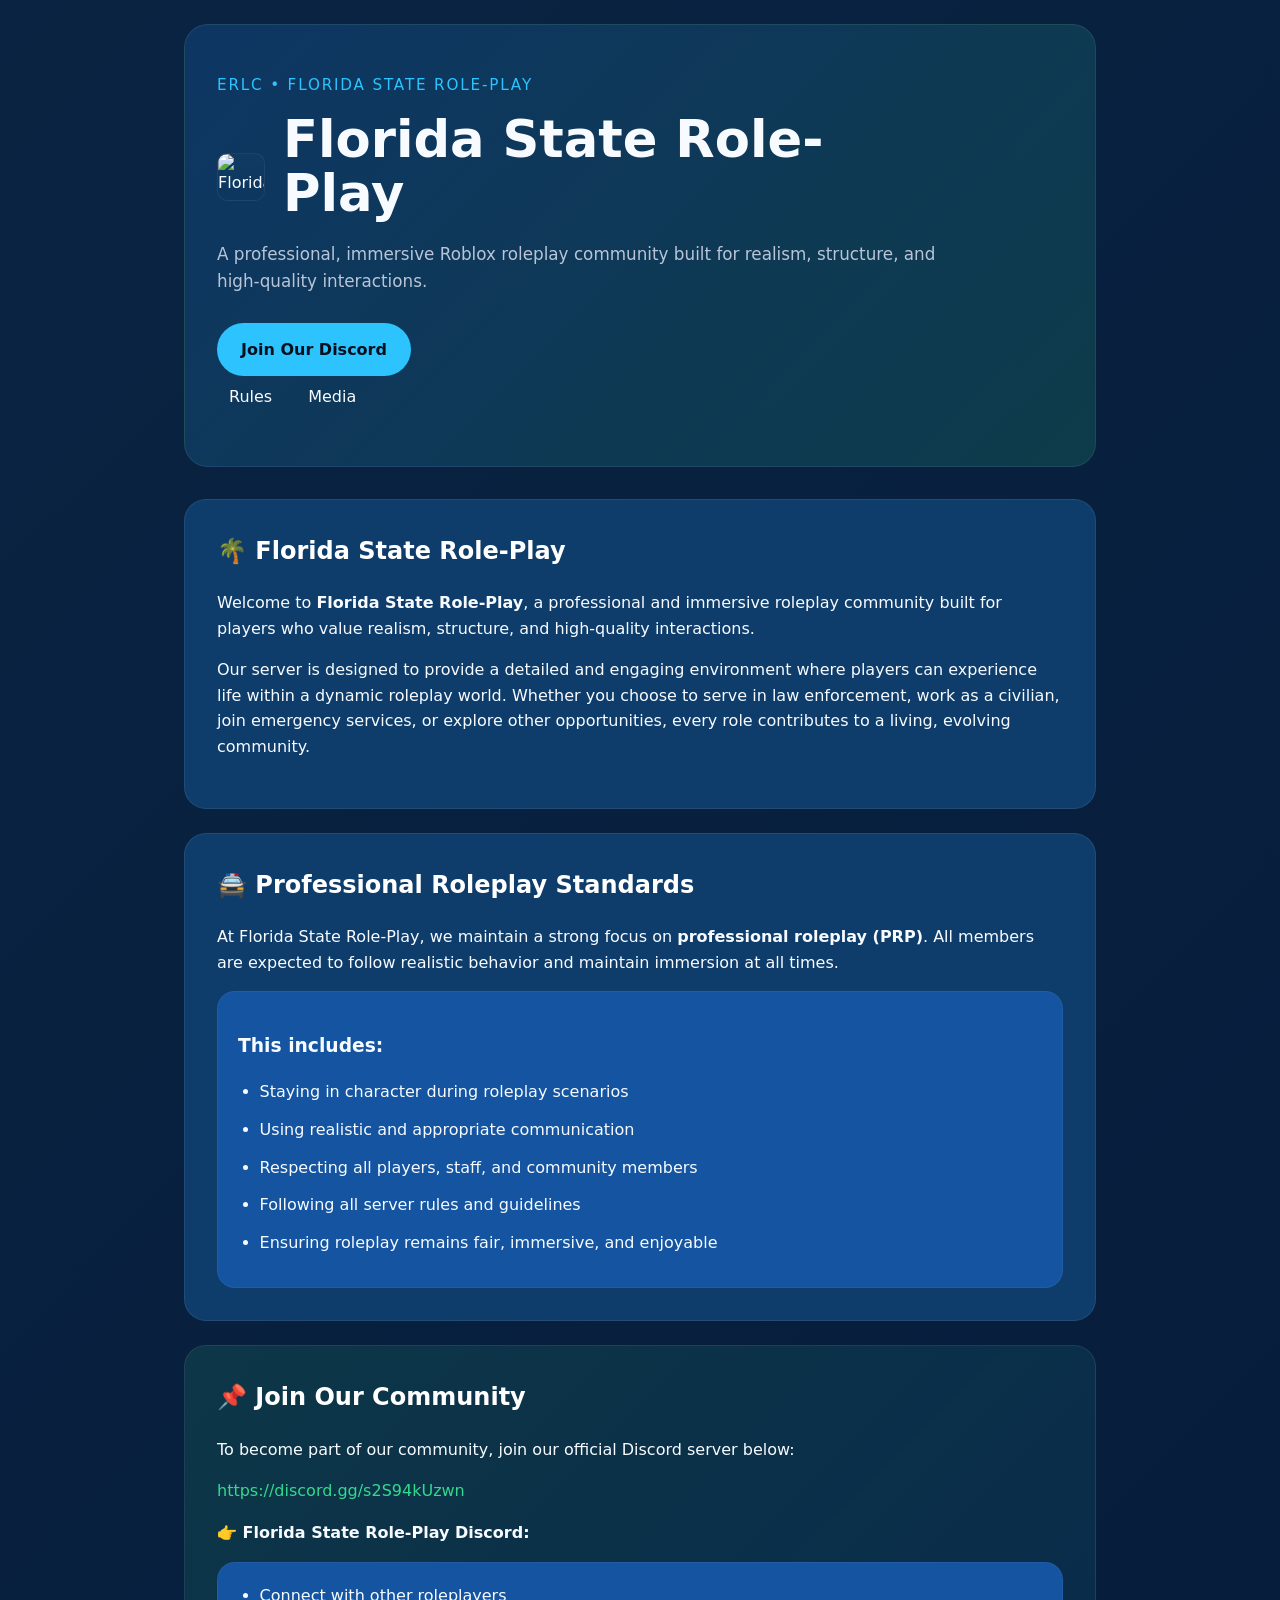
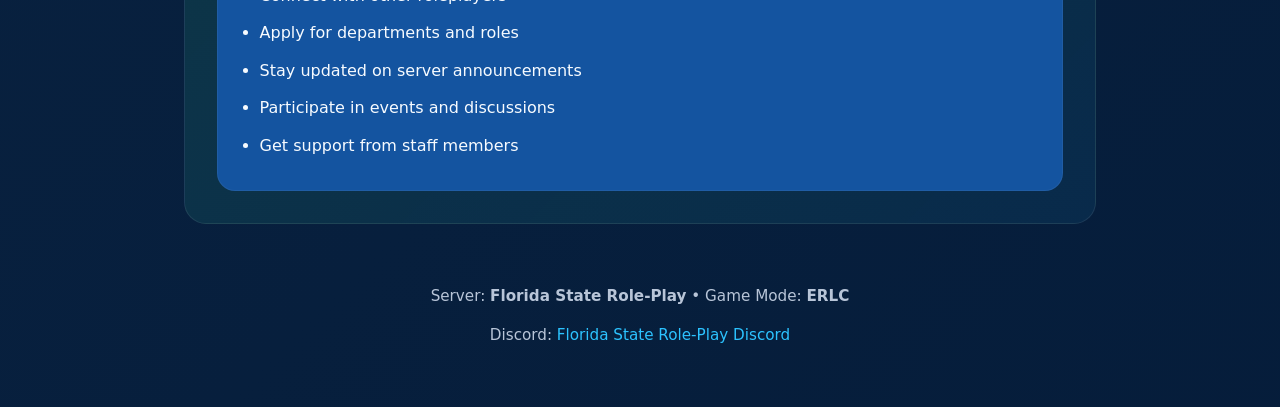
==== index.html @ 2677fc7c "Add files via upload" ====
<!DOCTYPE html>
<html lang="en">
<head>
  <meta charset="UTF-8" />
  <meta name="viewport" content="width=device-width, initial-scale=1.0" />
  <title>Florida State Role-Play | ERLC</title>
  <link rel="stylesheet" href="style.css" />
</head>
<body>
  <div class="page-wrapper">
    <header class="hero">
      <div class="hero-content">
        <p class="eyebrow">ERLC • Florida State Role-Play</p>
        <div class="title-row">
          <img class="logo-inline" src="https://cdn.discordapp.com/attachments/1514197233065525298/1515619993948127302/New_Project_72_1.png?ex=6a2faa9d&is=6a2e591d&hm=8aeb4157f232974a692780ab21633e89e3592568fa1a09e94e6db216b54de808&" alt="Florida State Role-Play Logo" />
          <h1>Florida State Role-Play</h1>
        </div>
        <p class="subtitle">A professional, immersive Roblox roleplay community built for realism, structure, and high-quality interactions.</p>
        <div class="header-row">
          <a class="cta-button" href="#community">Join Our Discord</a>
          <nav class="main-nav">
            <a href="rules.html">Rules</a>
            <a href="media.html">Media</a>
          </nav>
        </div>
      </div>
    </header>

    <main>
      <section class="section intro">
        <h2>🌴 Florida State Role-Play</h2>
        <p>Welcome to <strong>Florida State Role-Play</strong>, a professional and immersive roleplay community built for players who value realism, structure, and high-quality interactions.</p>
        <p>Our server is designed to provide a detailed and engaging environment where players can experience life within a dynamic roleplay world. Whether you choose to serve in law enforcement, work as a civilian, join emergency services, or explore other opportunities, every role contributes to a living, evolving community.</p>
      </section>

      <section class="section standards">
        <h2>🚔 Professional Roleplay Standards</h2>
        <p>At Florida State Role-Play, we maintain a strong focus on <strong>professional roleplay (PRP)</strong>. All members are expected to follow realistic behavior and maintain immersion at all times.</p>
        <div class="box">
          <h3>This includes:</h3>
          <ul>
            <li>Staying in character during roleplay scenarios</li>
            <li>Using realistic and appropriate communication</li>
            <li>Respecting all players, staff, and community members</li>
            <li>Following all server rules and guidelines</li>
            <li>Ensuring roleplay remains fair, immersive, and enjoyable</li>
          </ul>
        </div>
      </section>

      <section class="section callout" id="community">
        <h2>📌 Join Our Community</h2>
        <p>To become part of our community, join our official Discord server below:</p>
        <p class="discord-link"><a href="https://discord.gg/s2S94kUzwn" target="_blank" rel="noopener noreferrer">https://discord.gg/s2S94kUzwn</a></p>
        <p><strong>👉 Florida State Role-Play Discord:</strong></p>
        <div class="box">
          <ul>
            <li>Connect with other roleplayers</li>
            <li>Apply for departments and roles</li>
            <li>Stay updated on server announcements</li>
            <li>Participate in events and discussions</li>
            <li>Get support from staff members</li>
          </ul>
        </div>
      </section>
    </main>

    <footer>
      <p>Server: <strong>Florida State Role-Play</strong> • Game Mode: <strong>ERLC</strong></p>
      <p>Discord: <a href="https://discord.gg/s2S94kUzwn" target="_blank" rel="noopener noreferrer">Florida State Role-Play Discord</a></p>
    </footer>
  </div>
</body>
</html>
---- style.css ----
:root {
  color-scheme: dark;
  --bg: #0a2648;
  --surface: #0f3d6b;
  --surface-2: #1454a0;
  --text: #f7fbff;
  --muted: #b8c5d8;
  --accent: #2cc3ff;
  --accent-2: #33d98d;
  --border: rgba(255, 255, 255, 0.08);
}

* {
  box-sizing: border-box;
}

body {
  margin: 0;
  font-family: Inter, system-ui, sans-serif;
  background: linear-gradient(135deg, rgba(10, 38, 72, 0.9), rgba(5, 31, 64, 0.9)), url('https://cdn.discordapp.com/attachments/1514197233065525298/1515619993948127302/New_Project_72_1.png?ex=6a2faa9d&is=6a2e591d&hm=8aeb4157f232974a692780ab21633e89e3592568fa1a09e94e6db216b54de808&') center/cover no-repeat fixed;
  background-blend-mode: overlay;
  color: var(--text);
  line-height: 1.6;
}

.media-page {
  background: linear-gradient(135deg, rgba(10, 38, 72, 0.95), rgba(5, 31, 64, 0.95));
}

.media-hero {
  background: linear-gradient(135deg, rgba(34, 143, 255, 0.24), rgba(51, 217, 141, 0.16)), url('https://cdn.discordapp.com/attachments/1514197233065525298/1515619993948127302/New_Project_72_1.png?ex=6a2faa9d&is=6a2e591d&hm=8aeb4157f232974a692780ab21633e89e3592568fa1a09e94e6db216b54de808&') center/cover no-repeat;
  background-blend-mode: overlay;
}

.media-grid {
  display: grid;
  gap: 18px;
  grid-template-columns: repeat(2, minmax(0, 1fr));
}

.media-card {
  background: rgba(255,255,255,0.05);
  border: 1px solid rgba(255,255,255,0.08);
  border-radius: 20px;
  overflow: hidden;
}

.media-card img {
  width: 100%;
  display: block;
}

.media-intro {
  background: rgba(255,255,255,0.05);
  border: 1px solid rgba(255,255,255,0.08);
  border-radius: 20px;
  padding: 24px;
}

@media (max-width: 780px) {
  .media-grid {
    grid-template-columns: 1fr;
  }
}

.page-wrapper {
  max-width: 960px;
  margin: 0 auto;
  padding: 24px;
}

/* Header / logo */
.title-row {
  display: flex;
  align-items: center;
  gap: 18px;
}

.logo-inline {
  width: 48px;
  height: 48px;
  object-fit: contain;
  border-radius: 10px;
  border: 1px solid rgba(255,255,255,0.06);
  background: linear-gradient(180deg, rgba(255,255,255,0.02), transparent);
}

.hero {
  background: linear-gradient(135deg, rgba(34, 143, 255, 0.18), rgba(51, 217, 141, 0.15));
  border: 1px solid rgba(255, 255, 255, 0.08);
  border-radius: 24px;
  padding: 48px 32px;
  margin-bottom: 32px;
}

.hero-content {
  max-width: 720px;
}

.eyebrow {
  margin: 0 0 16px;
  color: var(--accent);
  font-size: 0.95rem;
  letter-spacing: 0.12em;
  text-transform: uppercase;
}

h1 {
  margin: 0 0 20px;
  font-size: clamp(2.4rem, 4vw, 4rem);
  line-height: 1.05;
}

.subtitle {
  margin: 0 0 28px;
  color: var(--muted);
  font-size: 1.05rem;
}

.cta-button {
  display: inline-block;
  padding: 14px 24px;
  border-radius: 999px;
  background: var(--accent);
  color: #07111d;
  text-decoration: none;
  font-weight: 700;
  transition: transform 0.18s ease, box-shadow 0.18s ease;
}

.cta-button:hover {
  transform: translateY(-2px);
  box-shadow: 0 14px 30px rgba(44, 195, 255, 0.22);
}

/* Navigation */
.main-nav {
  display: flex;
  gap: 12px;
  align-items: center;
  margin-left: auto;
}

.main-nav a {
  color: var(--text);
  text-decoration: none;
  padding: 8px 12px;
  border-radius: 8px;
  transition: background 0.15s ease;
}

.main-nav a:hover {
  background: rgba(255,255,255,0.03);
}

.section {
  background: var(--surface);
  border: 1px solid var(--border);
  border-radius: 22px;
  padding: 32px;
  margin-bottom: 24px;
}

.section h2 {
  margin-top: 0;
  color: #ffffff;
}

.section p {
  margin: 16px 0;
}

.box {
  background: var(--surface-2);
  border: 1px solid rgba(255, 255, 255, 0.05);
  border-radius: 18px;
  padding: 20px;
}

ul {
  margin: 0;
  padding-left: 1.35rem;
}

li {
  margin-bottom: 12px;
}

.callout {
  background: linear-gradient(135deg, rgba(51, 217, 141, 0.12), rgba(44, 195, 255, 0.08));
}

.discord-link a {
  color: var(--accent-2);
  text-decoration: none;
  word-break: break-all;
}

footer {
  margin-top: 16px;
  padding: 20px 16px;
  color: var(--muted);
  font-size: 0.95rem;
  text-align: center;
}

footer a {
  color: var(--accent);
  text-decoration: none;
}

@media (max-width: 680px) {
  .page-wrapper {
    padding: 16px;
  }

  .hero {
    padding: 32px 22px;
  }

  .section {
    padding: 24px;
  }
}

/* Rules page */
.rules-container {
  display: grid;
  grid-template-columns: 260px 1fr;
  gap: 18px;
}

.rules-nav {
  background: var(--surface-2);
  border-radius: 14px;
  padding: 16px;
}

.rules-nav button {
  display: block;
  width: 100%;
  text-align: left;
  margin-bottom: 8px;
  padding: 10px 12px;
  border-radius: 10px;
  background: transparent;
  color: var(--text);
  border: 1px solid rgba(255,255,255,0.03);
  cursor: pointer;
}

.rules-nav button.active {
  background: linear-gradient(90deg, rgba(51,217,141,0.08), rgba(44,195,255,0.06));
}

.rules-panel {
  background: var(--surface);
  border-radius: 14px;
  padding: 20px;
}

@media (max-width: 880px) {
  .rules-container {
    grid-template-columns: 1fr;
  }
}
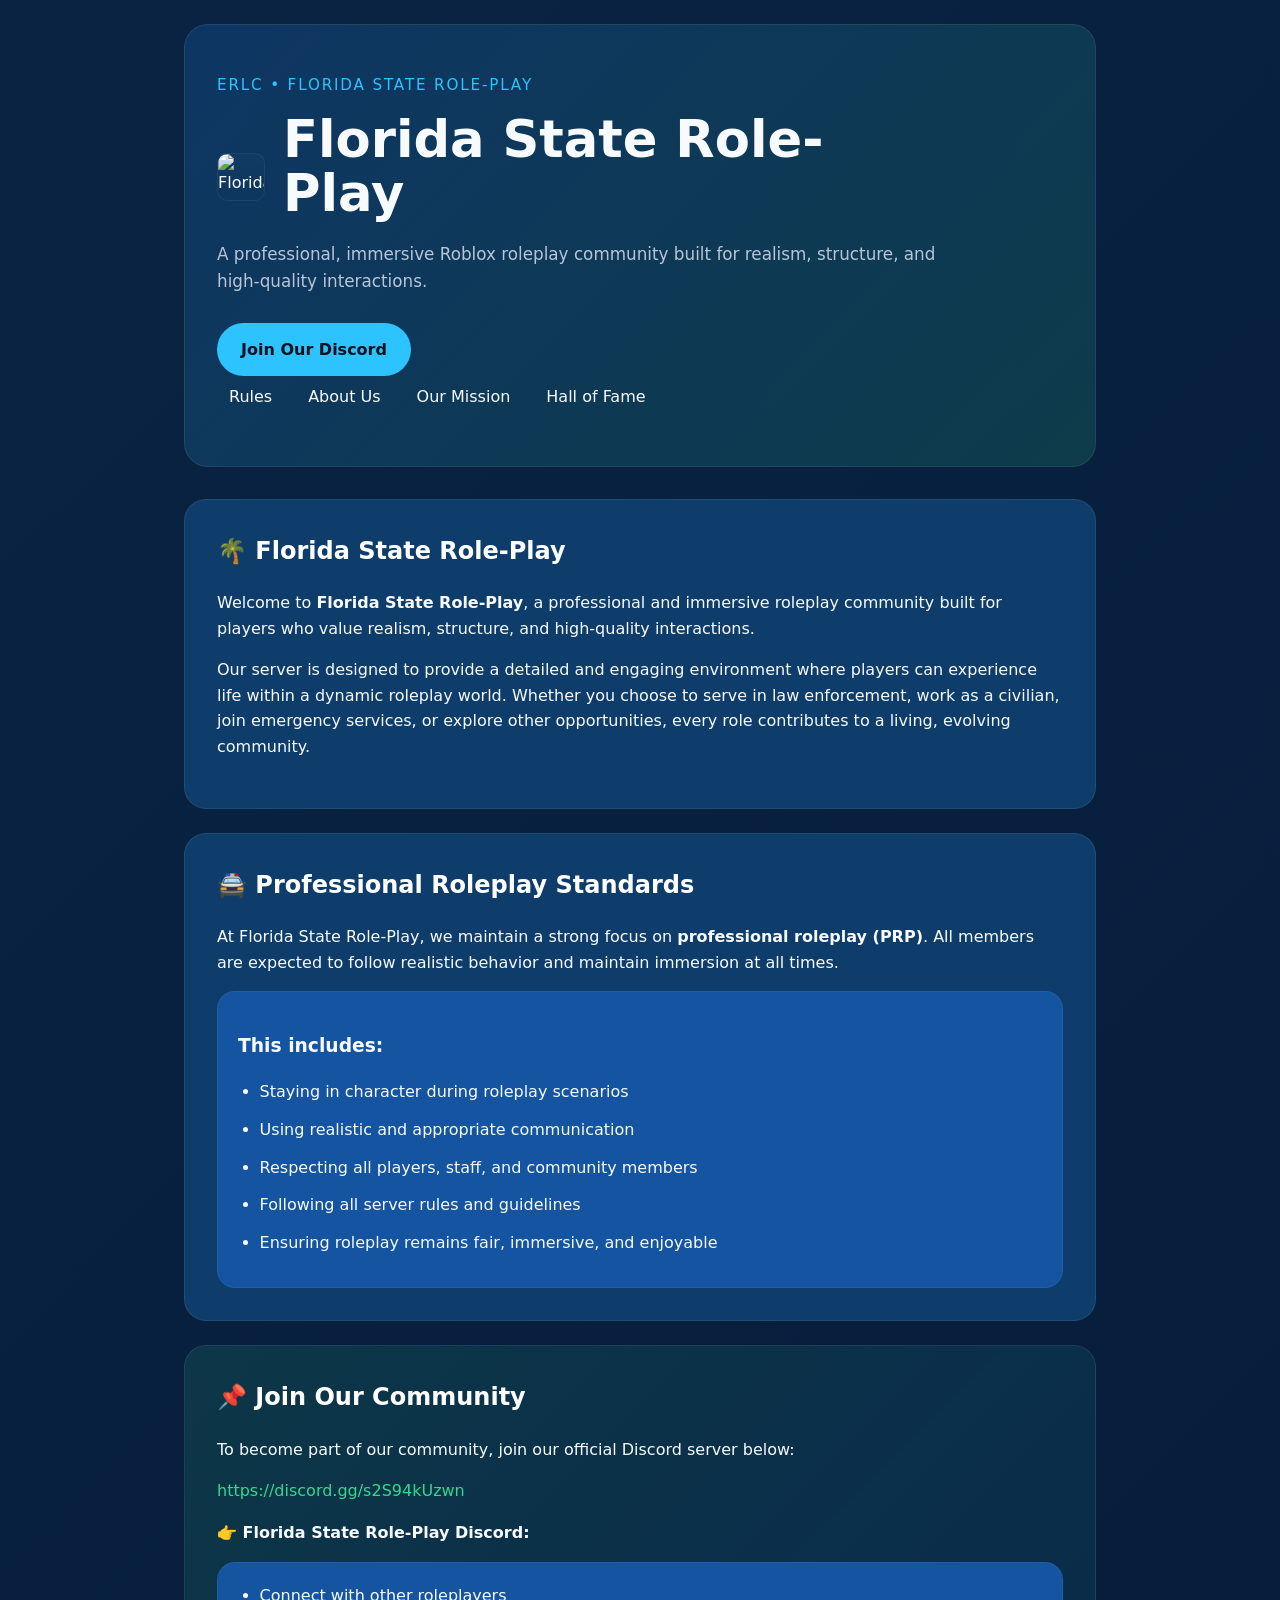
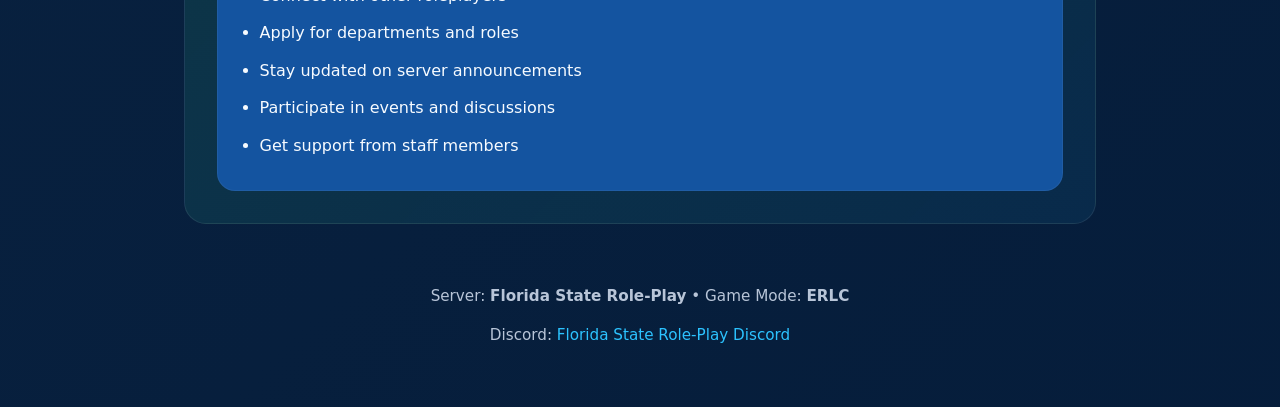
==== commit 1739a678: "Add files via upload" ====
--- a/index.html
+++ b/index.html
@@ -20,7 +20,9 @@
           <a class="cta-button" href="#community">Join Our Discord</a>
           <nav class="main-nav">
             <a href="rules.html">Rules</a>
-            <a href="media.html">Media</a>
+            <a href="about.html">About Us</a>
+            <a href="mission.html">Our Mission</a>
+            <a href="hall-of-fame.html">Hall of Fame</a>
           </nav>
         </div>
       </div>
